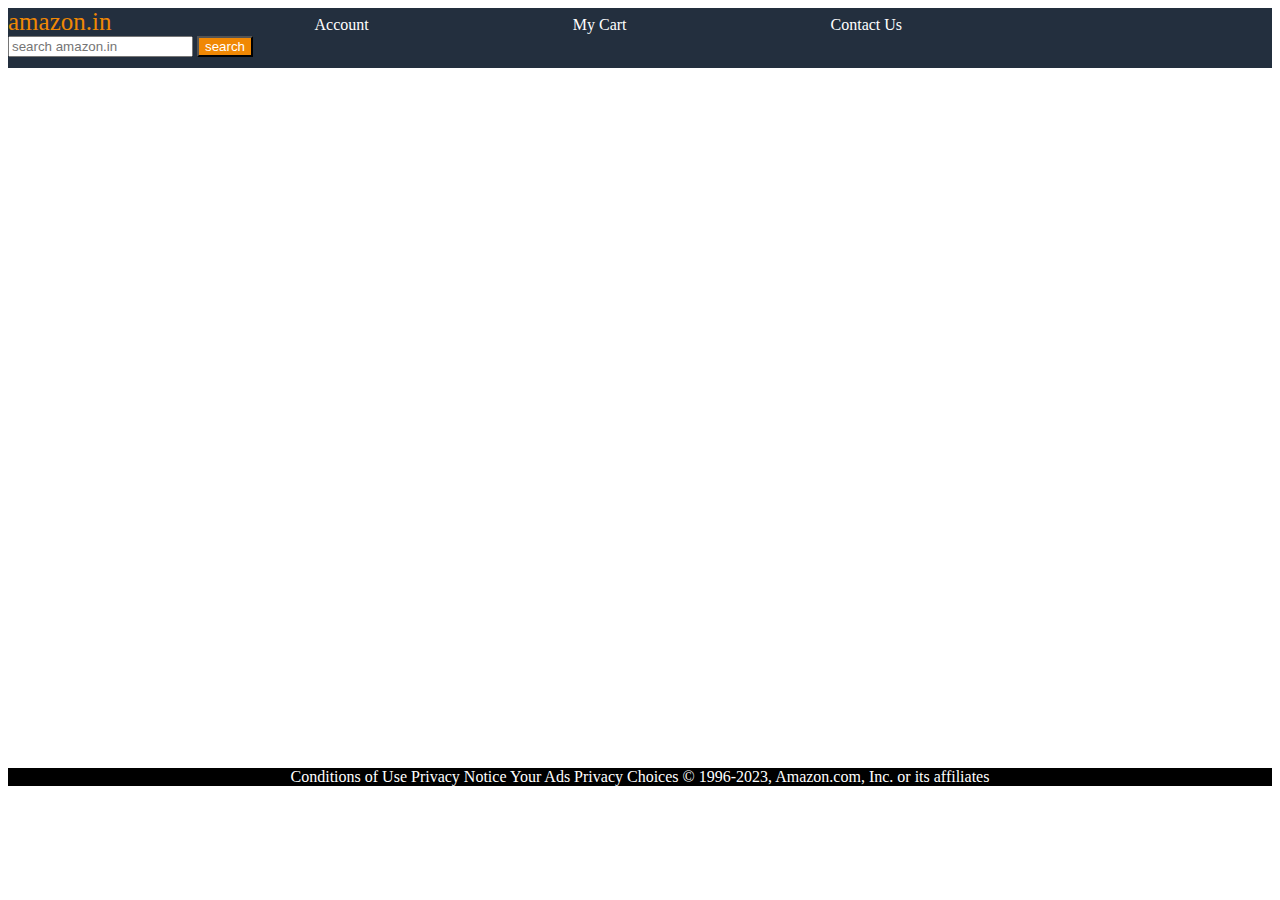
==== index.html @ 74dcc185 "Initial commit" ====
<!DOCTYPE html>
<html lang="en">
<head>
    <meta charset="UTF-8">
    <meta name="viewport" content="width=device-width, initial-scale=1.0">
    <title>Document</title>
    <link rel="stylesheet" href="style.css">
</head>
<body>
   <div id="navbar">
    <a id="logo">amazon.in</a>
    <a>Account</a>
    <a>My Cart</a>
    <a>Contact Us</a>
    <input placeholder="search amazon.in">
    <button>search</button>

   </div>
   <div id="box">
    
   </div>
   <footer>Conditions of Use
    Privacy Notice
    Your Ads Privacy Choices
    © 1996-2023, Amazon.com, Inc. or its affiliates</footer>
</body>
</html>
---- style.css ----
*{
    color:white;
}

#navbar{
    height: 60px;
    background-color: #232f3e;
}
#logo{
    font-size:25px;
    color:#f08804;
}
button{
    background-color:#f08804;
}
a{
    margin-right: 200px;
}
footer{
    background-color: black;
    text-align: center;
}
#box{
    height: 700px;
}
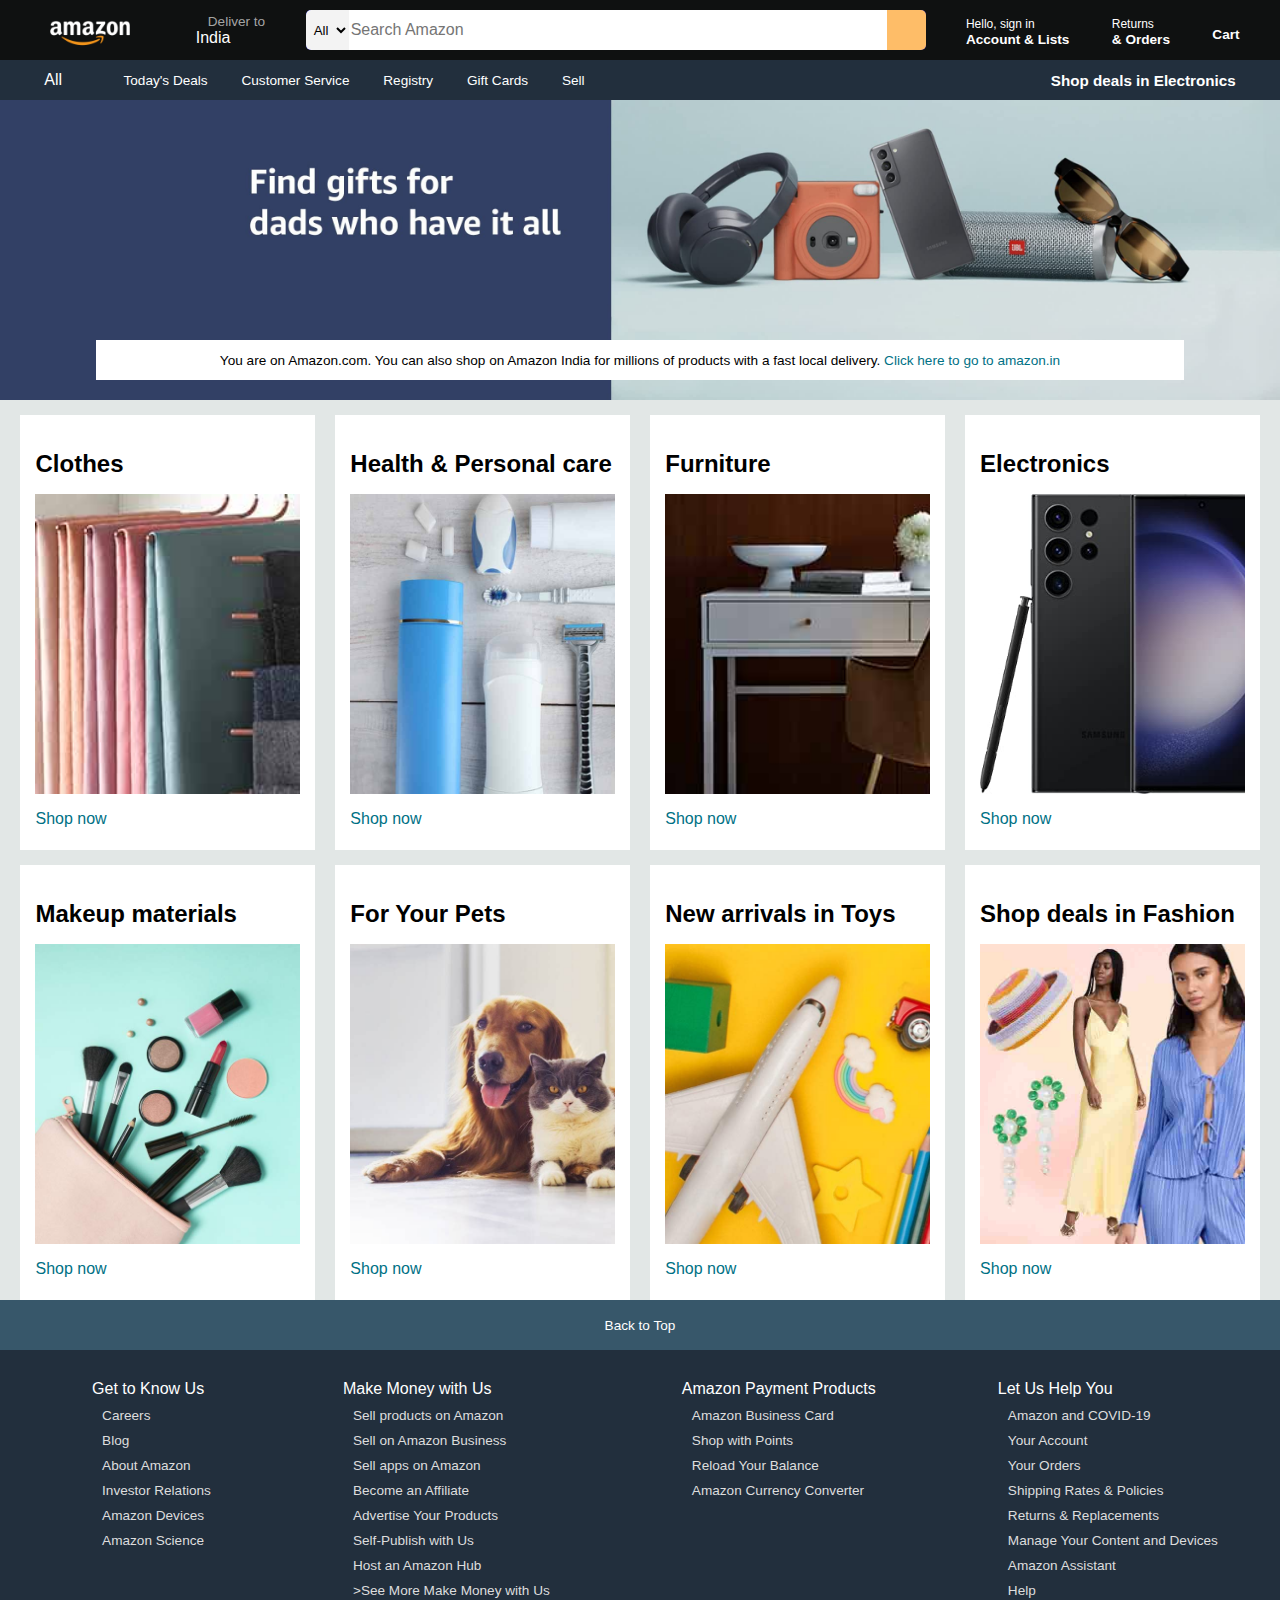
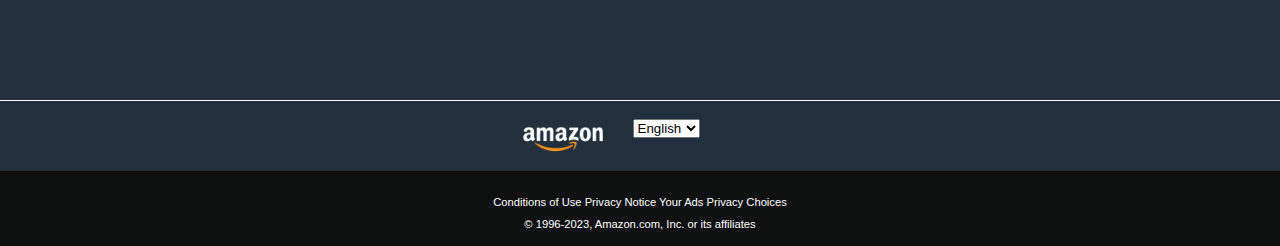
==== commit 917b0d41: "Add files via upload" ====
--- a/index.html
+++ b/index.html
@@ -1,27 +1,205 @@
-<!DOCTYPE html>
-<html lang="en">
-<head>
-    <meta charset="UTF-8">
-    <meta name="viewport" content="width=device-width, initial-scale=1.0">
-    <title>Document</title>
-    <link rel="stylesheet" href="style.css">
-</head>
-<body>
-   <div id="navbar">
-    <a id="logo">amazon.in</a>
-    <a>Account</a>
-    <a>My Cart</a>
-    <a>Contact Us</a>
-    <input placeholder="search amazon.in">
-    <button>search</button>
-
-   </div>
-   <div id="box">
-    
-   </div>
-   <footer>Conditions of Use
-    Privacy Notice
-    Your Ads Privacy Choices
-    © 1996-2023, Amazon.com, Inc. or its affiliates</footer>
-</body>
+<!DOCTYPE html>
+<html lang="en">
+<head>
+    <meta charset="UTF-8">
+    <meta name="viewport" content="width=device-width, initial-scale=1.0">
+    <title>Amazon</title>
+    <link rel="stylesheet" href="style2.css">
+ <link rel="stylesheet" href="https://cdnjs.cloudflare.com/ajax/libs/font-awesome/6.4.2/css/all.min.css" integrity="sha512-z3gLpd7yknf1YoNbCzqRKc4qyor8gaKU1qmn+CShxbuBusANI9QpRohGBreCFkKxLhei6S9CQXFEbbKuqLg0DA==" crossorigin="anonymous" referrerpolicy="no-referrer" />
+</head>
+<body>
+   <header>
+<div class="navbar">
+    <div class="nav-logo border">
+        <div class="logo">
+        </div>
+    </div>
+    <div class="nav-address border">
+        <p class="add1">Deliver to</p>
+        <div class="add-icon">
+            <i class="fa-solid fa-location-dot"></i>
+            <p class="add2">India</p>
+        </div>
+    </div>
+    <div class="nav-search">
+        <select class="search-select">
+            <option>All</option>
+        </select>
+        <input class="search-input" placeholder="Search Amazon">
+        <div class="search-icon"><i class="fa-solid fa-magnifying-glass"></i></div>
+    </div>
+    <div class="signin border">
+        <p><span>Hello, sign in</span></p>
+        <p class="nav-second">Account & Lists</p>
+       </div>
+       
+       <div class="return border">
+        <p><span>Returns</span></p>
+        <p class="nav-second">& Orders</p>
+       </div>
+       <div class="nav-cart border">
+        <i class="fa-solid fa-cart-shopping"></i>
+        Cart
+       </div>
+</div>
+<div class="panel">
+<div class="panel-all border">
+    <i class="fa-solid fa-bars"></i>
+    All
+</div>
+<div class="panel-options border">
+    <p>Today's Deals</p>
+    <p> Customer Service</p>
+    <p> Registry</p>
+    <p> Gift Cards</p>
+    <p> Sell</p>
+</div>
+<div class="panel-deals border">
+    <p>Shop deals in Electronics</p>
+</div>
+
+</div>
+       
+   </header>
+<div class="hero-section">
+
+    <div class="hero-msg">
+    <p>You are on Amazon.com. You can also shop on Amazon India for millions of products with a fast local delivery. <a class="link">Click here to go to amazon.in</a></p>
+    </div>
+</div>
+
+<div class="shop-section">
+    <div class="box1 box">
+     <div class="box-content">
+    <h2>Clothes</h2>
+    <div class="box-img" style="background-image: url(box1_image.jpg);"></div>
+    <p class="link"><a>Shop now</a></p>
+</div>
+
+    </div>
+    <div class="box2 box">
+        <div class="box-content">
+            <h2>Health & Personal care</h2>
+            <div class="box-img" style="background-image: url(box2_image.jpg);"></div>
+            <p class="link"><a>Shop now</a></p>
+        </div>
+    </div>
+    <div class="box3 box">
+        <div class="box-content">
+            <h2>Furniture</h2>
+            <div class="box-img" style="background-image: url(box3_image.jpg);"></div>
+            <p class="link"><a>Shop now</a></p>
+        </div>
+    </div>
+    <div class="box4 box">
+        <div class="box-content">
+            <h2>Electronics</h2>
+            <div class="box-img" style="background-image: url(box4_image.jpg);"></div>
+            <p class="link"><a>Shop now</a></p>
+        </div>
+    </div>
+    <div class="box5 box">
+        <div class="box-content">
+            <h2>Makeup materials</h2>
+            <div class="box-img" style="background-image: url(box5_image.jpg);"></div>
+            <p class="link"><a>Shop now</a></p>
+        </div>
+        
+            </div>
+            <div class="box6 box">
+                <div class="box-content">
+                    <h2>For Your Pets</h2>
+                    <div class="box-img" style="background-image: url(box6_image.jpg);"></div>
+                    <p class="link"><a>Shop now</a></p>
+                </div>
+            </div>
+            <div class="box7 box">
+                <div class="box-content">
+                    <h2>New arrivals in Toys</h2>
+                    <div class="box-img" style="background-image: url(box7_image.jpg);"></div>
+                    <p class="link"><a>Shop now</a></p>
+                </div>
+            </div>
+            <div class="box8 box">
+                <div class="box-content">
+                    <h2>Shop deals in Fashion</h2>
+                    <div class="box-img" style="background-image: url(box8_image.jpg);"></div>
+                    <p class="link"><a>Shop now</a></p>
+                </div>
+            </div>
+           </div>
+
+   </div>
+
+  <footer >
+    <div class="foot-panel1">
+    Back to Top</div>
+    <div class="foot-panel2">
+<ul>
+        <p>Get to Know Us </p>
+       <a> Careers</a>
+       <a>  Blog</a>
+       <a> About Amazon</a>
+       <a> Investor Relations</a>
+       <a> Amazon Devices</a>
+       <a> Amazon Science</a>
+       
+</ul>
+<ul>
+   <p> Make Money with Us</p>
+<a>Sell products on Amazon</a>
+<a>Sell on Amazon Business</a>
+<a>Sell apps on Amazon</a>
+<a>Become an Affiliate</a>
+<a>Advertise Your Products</a>
+<a>Self-Publish with Us</a>
+<a>Host an Amazon Hub</a>
+<a>>See More Make Money with Us</a>
+</ul>
+<ul>
+    <p>Amazon Payment Products</p>
+    <a>Amazon Business Card</a>
+    <a>Shop with Points</a>
+    <a>Reload Your Balance</a>
+    <a>Amazon Currency Converter</a>
+</ul>
+<ul>
+    	
+<p>Let Us Help You</p>
+<a>Amazon and COVID-19</a>
+<a>Your Account</a>
+<a>Your Orders</a>
+<a>Shipping Rates & Policies</a>
+<a>Returns & Replacements</a>
+<a>Manage Your Content and Devices</a>
+<a>Amazon Assistant</a>
+<a>Help</a>
+</ul>
+
+    </div>
+<div class="foot-panel3">
+    <div class="logo"></div>
+    <div class="lang">
+    <select >
+        <i class="fa-regular fa-globe"></i>
+        <option value="English"></i> English</option>
+        <option value="Hindi">Hindi</option>
+        <option value="Telgu">Telgu</option>
+        <option value="Marathi>">Marathi</option>
+    </select></div>
+</div>
+<div class="foot-panel4">
+    <div class="pages">
+    <a>Conditions of Use</a>
+    <a>Privacy Notice</a>
+    <a>Your Ads Privacy Choices</a></div>
+   <div class="copyright">
+    <p>© 1996-2023, Amazon.com, Inc. or its affiliates</p>
+
+   </div>
+</div>
+
+  </footer>
+
+</body>
 </html>--- a/style2.css
+++ b/style2.css
@@ -0,0 +1,225 @@
+*{
+    margin: 0;
+    font-family: Arial, Helvetica, sans-serif;
+    border: border-box;
+}
+.navbar{
+    height: 60px;
+    background-color: #0f1111;
+    color: white;
+    display: flex;
+    align-items: center;
+    justify-content: space-evenly;
+}
+.nav-logo{
+    height: 50px;
+    width: 110px;
+}
+.logo{
+background-image: url(amazon_logo.png);
+background-size: cover;
+height: 50px;
+width: 100%;
+}
+.border{
+    border: 2px solid transparent;
+}
+.border:hover{
+    border: 2px solid white;
+}
+.add-icon{
+    display: flex;
+    align-items: center;
+}
+.add1{
+    color: #cccc;
+    font-size: 0.85rem;
+    margin-left: 15px;
+}
+.add2{
+    color:#ffff;
+    font-size: 1rem;
+    margin-left: 3px;
+}
+.nav-search{
+    display: flex;
+    justify-content: space-evenly;
+    border-radius: 5px;
+    height: 40px;
+    width: 620px;
+    background-color: blue;
+}
+.nav-search:hover{
+    border: 2px solid orange;
+}
+.search-select{
+    background-color: #f3f3f3;
+width: 50px;
+    text-align: center;
+    border-top-left-radius: 5px;
+    border-bottom-left-radius: 5px;
+    border: none;
+}
+.search-input{
+    width: 100%;
+    font-size: 1rem;
+    border: none;
+}
+.search-icon{
+    width: 45px;
+    display: flex;
+    justify-content: center;
+    align-items: center;
+    font-size: 1.2rem;
+    background-color: #febd68;
+    border-top-right-radius: 5px;
+    border-bottom-right-radius: 5px;
+    color: #0f1111;
+}
+span{
+    font-size: 0.75rem;
+}
+.nav-second{
+    font-weight: 700;
+    font-size: 0.85rem;
+}
+.nav-cart i{
+    font-size: 25px;
+}
+.nav-cart{
+    font-size: 0.85rem;
+    font-weight: 700;
+}
+/*panel*/
+.panel{
+    background-color: #222f3d;
+    height: 40px;
+    display: flex;
+justify-content: space-evenly;
+align-items: center;
+color: white;    
+}
+.panel-options p{
+    display: inline;
+    margin: 15px;
+}
+.panel-options{
+
+    font-size: 0.85rem;
+    width: 70%;
+}
+.panel-deals{
+    font-size: 0.95rem;
+    font-weight: 700;
+}
+.hero-section{
+    background-image: url(hero_image.jpg);
+    background-size: cover;
+    height: 300px;
+    display: flex;
+    justify-content: center;
+    align-items: flex-end;
+}
+.hero-msg{
+    background-color: white;
+    color: black;
+    height: 40px;
+    display: flex;
+    justify-content: center;
+    align-items: center;
+    font-size: 0.85rem;
+    width: 85%;
+    margin-bottom:20px ;
+
+}
+.link{
+    color: #007185;
+
+}
+.shop-section{
+    display: flex;
+    flex-wrap: wrap;
+    justify-content: space-evenly;
+    background-color: #e2e7e6;
+}
+.box{
+    margin-top: 15px;
+    height: 400px;
+    /*border: 2px solid black;*/
+    width:23%;
+    background-color: white;
+    padding: 20px 0px 15px;
+}
+.box-img{
+    height: 300px;
+background-size: cover;
+margin-top:1rem;
+margin-bottom: 1rem;
+}
+.box-content{
+    margin:15px;
+}
+
+.foot-panel1{
+    background-color: #37576a;
+    height: 50px;
+    
+    display: flex;
+    justify-content: center;
+    align-items: center;
+    color: white;
+    font-size: 0.85rem;
+}
+.foot-panel2{
+    display: flex;
+    justify-content: space-evenly;
+    height:350px;
+    background-color: #222f3d;
+    color: white;
+}
+ul{
+    margin: 30px;
+}
+ul a{
+    display: block;
+    margin: 10px;
+    font-size: 0.85rem;
+    color: #dddddd;
+}
+.foot-panel3{
+    border-top:1px solid white ;
+    background-color: #222f3d;
+    height:70px;
+    color: white;
+    display: flex;
+    justify-content: center;
+   align-items: center;
+  
+}
+.logo{
+background-image: url(amazon_logo.png);
+background-size: cover;
+height: 50px;
+width: 100px;
+}
+.lang{
+    height: 35px;
+    width:115px;
+    color: #dddddd;
+    background-color: #222f3d;
+    margin: 20px;
+}
+.foot-panel4{
+    background-color: #0f1111;
+    color: white;
+    height: 75px;
+    text-align: center;
+    font-size: 0.7rem;
+}
+.pages{
+   padding-top: 25px;
+}
+.copyright{
+  padding-top: 10px;
+}
+
